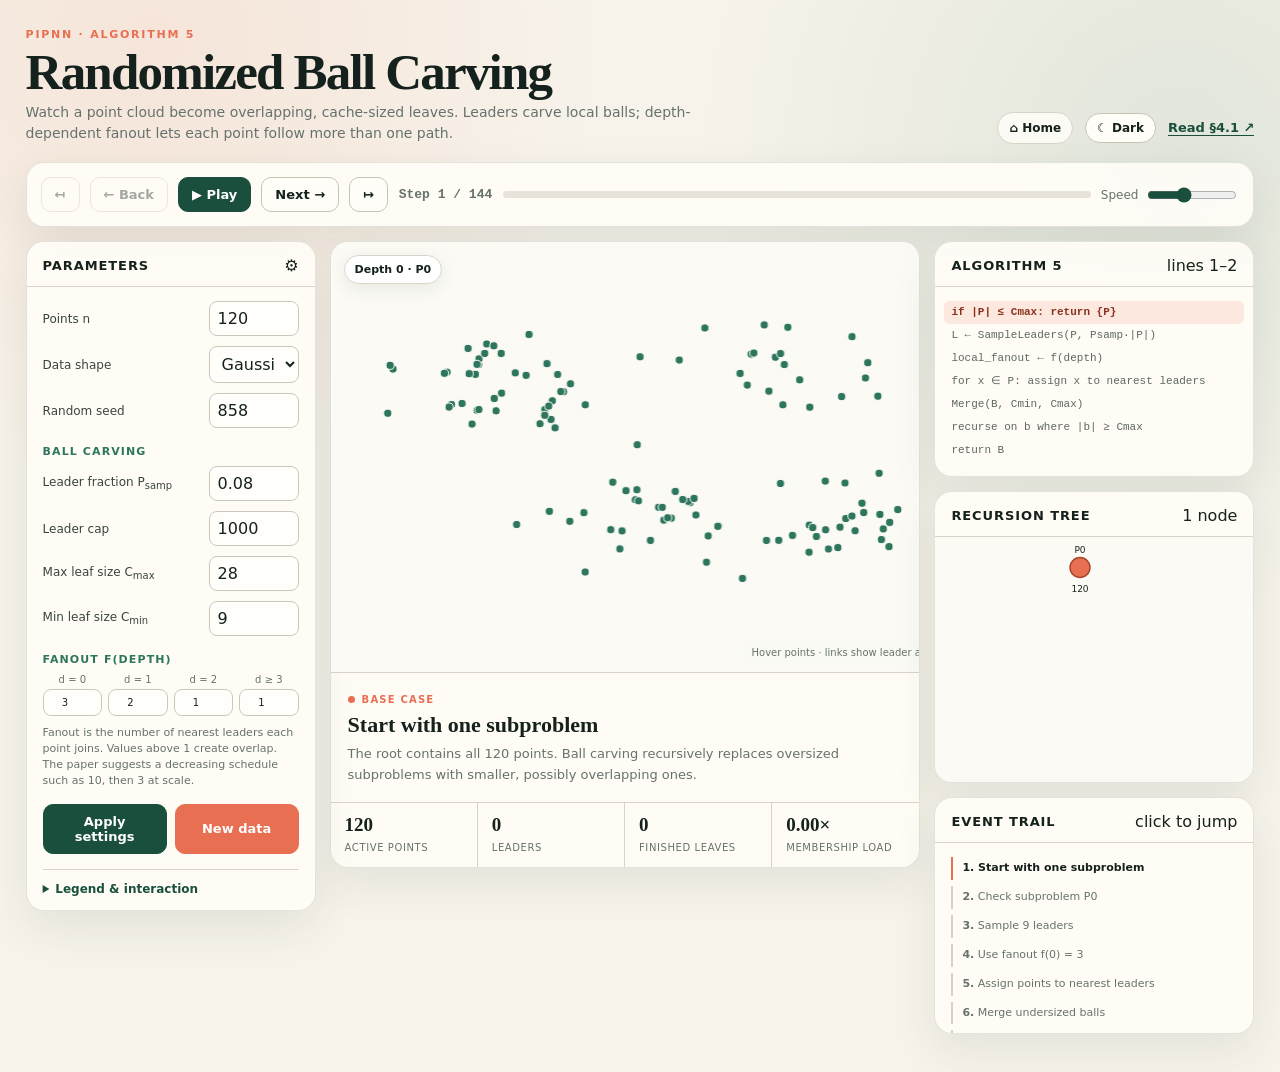
==== visualizers/ball_carving.html @ 8ec719b8 "hosting on github pages" ====
<!doctype html>
<html lang="en" data-theme="light">
<head>
  <meta charset="utf-8" />
  <meta name="viewport" content="width=device-width, initial-scale=1" />
  <meta name="description" content="Explore how randomized ball carving partitions a point cloud into overlapping, cache-sized leaves.">
  <title>Randomized Ball Carving — Interactive Walkthrough</title>
  <link rel="icon" href="../assets/icons/favicon.svg" type="image/svg+xml">
  <link rel="stylesheet" href="../assets/css/shared.css">
  <link rel="stylesheet" href="../assets/css/ball-carving.css">
</head>
<body>
  <main class="shell">
    <header>
      <div>
        <div class="eyebrow">PiPNN · algorithm 5</div>
        <h1>Randomized Ball Carving</h1>
        <div class="subtitle">Watch a point cloud become overlapping, cache-sized leaves. Leaders carve local balls; depth-dependent fanout lets each point follow more than one path.</div>
      </div>
      <div class="header-actions"><a class="home-link" href="../index.html" aria-label="Back to the visualizer home page">⌂ Home</a><button class="theme-toggle" id="themeToggle" type="button">☾ Dark</button><a class="paper-link" href="https://arxiv.org/html/2602.21247v3#S4.SS1" target="_blank" rel="noreferrer">Read §4.1 ↗</a></div>
    </header>

    <section class="toolbar" aria-label="Playback controls">
      <button class="btn" id="firstBtn" title="First step">↤</button>
      <button class="btn" id="prevBtn">← Back</button>
      <button class="btn primary" id="playBtn">▶ Play</button>
      <button class="btn" id="nextBtn">Next →</button>
      <button class="btn" id="lastBtn" title="Last step">↦</button>
      <span class="step-count" id="stepCount">Step 1 / 1</span>
      <div class="progress"><div id="progressFill"></div></div>
      <label class="speed">Speed <input id="speed" type="range" min="250" max="1800" step="50" value="850" /></label>
    </section>

    <div class="layout">
      <aside class="card params">
        <div class="card-head"><h2>Parameters</h2><span title="Settings rebuild the walkthrough">⚙</span></div>
        <div class="card-body">
          <div class="param-grid">
            <label for="nodeCount">Points n</label><input id="nodeCount" type="number" min="20" max="500" value="120" />
            <label for="distribution">Data shape</label><select id="distribution"><option value="mixture">Gaussian mixture</option><option value="uniform">Uniform</option><option value="rings">Rings</option><option value="moons">Two moons</option></select>
            <label for="seed">Random seed</label><input id="seed" type="number" min="1" max="999999" value="858" />
          </div>

          <div class="group-title">Ball carving</div>
          <div class="param-grid">
            <label for="leaderFraction">Leader fraction P<sub>samp</sub></label><input id="leaderFraction" type="number" min="0.01" max="0.8" step="0.01" value="0.08" />
            <label for="leaderCap">Leader cap</label><input id="leaderCap" type="number" min="2" max="1000" value="1000" />
            <label for="cmax">Max leaf size C<sub>max</sub></label><input id="cmax" type="number" min="3" max="200" value="28" />
            <label for="cmin">Min leaf size C<sub>min</sub></label><input id="cmin" type="number" min="1" max="100" value="9" />
          </div>

          <div class="group-title">Fanout f(depth)</div>
          <div class="fanout-grid">
            <label>d = 0<input id="f0" type="number" min="1" max="20" value="3" /></label>
            <label>d = 1<input id="f1" type="number" min="1" max="20" value="2" /></label>
            <label>d = 2<input id="f2" type="number" min="1" max="20" value="1" /></label>
            <label>d ≥ 3<input id="f3" type="number" min="1" max="20" value="1" /></label>
          </div>
          <p class="hint">Fanout is the number of nearest leaders each point joins. Values above 1 create overlap. The paper suggests a decreasing schedule such as 10, then 3 at scale.</p>

          <div class="apply-row">
            <button class="btn primary" id="applyBtn">Apply settings</button>
            <button class="btn accent" id="regenBtn">New data</button>
          </div>
          <div class="warning" id="warning"></div>

          <details>
            <summary>Legend & interaction</summary>
            <div class="legend">
              <span class="swatch" style="background:#e86f51"></span><span>Selected leader</span>
              <span class="swatch" style="background:#2d765d"></span><span>Point in active subproblem</span>
              <span class="swatch" style="background:#c9c5b9"></span><span>Point outside active subproblem</span>
              <span class="swatch" style="background:#d39a32"></span><span>Finished leaf</span>
            </div>
            <p class="hint">Hover a point to inspect its ID and memberships. Click a tree node to jump to its latest step.</p>
          </details>
        </div>
      </aside>

      <section class="card stage">
        <div class="viz-wrap" id="vizWrap">
          <canvas id="canvas"></canvas>
          <div class="viz-badge" id="depthBadge">Depth 0 · root</div>
          <div class="viz-help">Hover points · links show leader assignments</div>
        </div>
        <div class="narrative">
          <div class="phase" id="phase">Initialize</div>
          <h2 id="stepTitle">Generate the point cloud</h2>
          <p id="stepText"></p>
        </div>
        <div class="metrics">
          <div class="metric"><b id="mActive">0</b><span>active points</span></div>
          <div class="metric"><b id="mLeaders">0</b><span>leaders</span></div>
          <div class="metric"><b id="mLeaves">0</b><span>finished leaves</span></div>
          <div class="metric"><b id="mReplica">1.00×</b><span>membership load</span></div>
        </div>
      </section>

      <aside class="side-stack">
        <section class="card">
          <div class="card-head"><h2>Algorithm 5</h2><span id="lineBadge">line 1</span></div>
          <div class="card-body">
            <ol class="pseudo" id="pseudo">
              <li data-line="base">if |P| ≤ Cmax: return {P}</li>
              <li data-line="leaders">L ← SampleLeaders(P, Psamp·|P|)</li>
              <li data-line="fanout">local_fanout ← f(depth)</li>
              <li data-line="assign">for x ∈ P: assign x to nearest leaders</li>
              <li data-line="merge">Merge(B, Cmin, Cmax)</li>
              <li data-line="recurse">recurse on b where |b| ≥ Cmax</li>
              <li data-line="return">return B</li>
            </ol>
          </div>
        </section>

        <section class="card">
          <div class="card-head"><h2>Recursion tree</h2><span id="treeStat">1 node</span></div>
          <div class="tree-wrap"><svg id="tree" aria-label="Recursion tree"></svg></div>
        </section>

        <section class="card">
          <div class="card-head"><h2>Event trail</h2><span>click to jump</span></div>
          <div class="card-body event-log" id="eventLog"></div>
        </section>
      </aside>
    </div>
  </main>
  <script src="../assets/js/ball-carving.js"></script>
</body>
</html>
---- assets/css/shared.css ----
.home-link {
  display: inline-flex;
  align-items: center;
  justify-content: center;
  min-height: 32px;
  padding: 6px 11px;
  color: var(--text, var(--ink, #15211d));
  background: var(--surface-2, rgba(255, 253, 248, 0.86));
  border: 1px solid var(--line, #c9c4b8) !important;
  border-radius: 999px;
  font-size: 12px;
  font-weight: 750;
  line-height: 1;
  text-decoration: none;
  white-space: nowrap;
}

.home-link:hover,
.home-link:focus-visible {
  border-color: var(--cyan, var(--accent, #2d765d)) !important;
  outline: none;
}

@media (max-width: 740px) {
  .header-links,
  .header-actions {
    flex-wrap: wrap;
  }
}
---- assets/css/ball-carving.css ----
:root {
      --ink: #15211d;
      --muted: #66726d;
      --paper: #f7f3ea;
      --panel: rgba(255, 253, 247, .92);
      --line: #d9d4c8;
      --green: #194f3c;
      --green-2: #2d765d;
      --coral: #e86f51;
      --gold: #d39a32;
      --blue: #547aa5;
      --shadow: 0 16px 44px rgba(35, 52, 45, .09);
    }

    * { box-sizing: border-box; }
    html, body { margin: 0; min-height: 100%; }
    body {
      color: var(--ink);
      background:
        radial-gradient(circle at 12% 4%, rgba(232,111,81,.11), transparent 28rem),
        radial-gradient(circle at 92% 14%, rgba(45,118,93,.11), transparent 30rem),
        var(--paper);
      font-family: Inter, ui-sans-serif, system-ui, -apple-system, BlinkMacSystemFont, "Segoe UI", sans-serif;
    }

    button, input, select { font: inherit; }
    button { cursor: pointer; }

    .shell { width: min(1500px, 96vw); margin: 0 auto; padding: 28px 0 38px; }
    header { display: flex; align-items: flex-end; justify-content: space-between; gap: 24px; margin-bottom: 18px; }
    .eyebrow { color: var(--coral); text-transform: uppercase; letter-spacing: .16em; font-size: 11px; font-weight: 800; }
    h1 { margin: 5px 0 4px; font: 700 clamp(28px, 4vw, 51px)/1.02 Georgia, serif; letter-spacing: -.035em; }
    .subtitle { color: var(--muted); max-width: 720px; font-size: 14px; line-height: 1.5; }
    .paper-link { color: var(--green); font-size: 13px; font-weight: 700; text-decoration: none; border-bottom: 1px solid currentColor; white-space: nowrap; }
    .header-actions { display: flex; align-items: center; gap: 12px; }
    .theme-toggle { border: 1px solid #c9c4b8; background: #fffdf8; color: var(--ink); border-radius: 999px; padding: 7px 11px; font-weight: 750; font-size: 12px; }

    .toolbar, .card {
      background: var(--panel);
      border: 1px solid rgba(37,61,51,.13);
      border-radius: 18px;
      box-shadow: var(--shadow);
    }
    .toolbar { padding: 14px; display: flex; flex-wrap: wrap; gap: 10px; align-items: center; margin-bottom: 14px; }
    .btn { border: 1px solid #c9c4b8; background: #fffdf8; color: var(--ink); border-radius: 10px; padding: 9px 13px; font-weight: 750; font-size: 13px; }
    .btn:hover { border-color: var(--green-2); }
    .btn.primary { background: var(--green); color: white; border-color: var(--green); }
    .btn.accent { background: var(--coral); color: white; border-color: var(--coral); }
    .btn:disabled { opacity: .38; cursor: default; }
    .step-count { min-width: 95px; text-align: center; font: 700 13px/1.2 ui-monospace, SFMono-Regular, Menlo, monospace; color: var(--muted); }
    .progress { flex: 1 1 180px; height: 7px; border-radius: 99px; background: #e8e3d8; overflow: hidden; }
    .progress > div { height: 100%; width: 0; background: linear-gradient(90deg, var(--coral), var(--gold)); transition: width .2s ease; }
    .speed { display: flex; align-items: center; gap: 7px; color: var(--muted); font-size: 12px; }
    .speed input { width: 90px; accent-color: var(--green); }

    .layout { display: grid; grid-template-columns: 290px minmax(0, 1fr) 320px; gap: 14px; align-items: start; }
    .card { overflow: hidden; }
    .card-head { padding: 14px 16px 11px; border-bottom: 1px solid var(--line); display: flex; align-items: center; justify-content: space-between; gap: 10px; }
    .card-head h2 { margin: 0; font-size: 13px; letter-spacing: .07em; text-transform: uppercase; }
    .card-body { padding: 14px 16px; }

    .params { position: sticky; top: 10px; }
    .param-grid { display: grid; grid-template-columns: 1fr 90px; gap: 10px 8px; align-items: center; }
    .param-grid label { font-size: 12px; color: #39443f; }
    input[type="number"], select {
      width: 100%; border: 1px solid #ccc7bb; background: #fffefa; border-radius: 8px; padding: 7px 8px; color: var(--ink);
    }
    .group-title { margin: 17px 0 8px; font-size: 11px; text-transform: uppercase; letter-spacing: .1em; color: var(--green-2); font-weight: 850; }
    .fanout-grid { display: grid; grid-template-columns: repeat(4, 1fr); gap: 6px; }
    .fanout-grid label { text-align: center; font-size: 10px; color: var(--muted); }
    .fanout-grid input { text-align: center; margin-top: 4px; }
    .hint { font-size: 11px; color: var(--muted); line-height: 1.45; margin: 9px 0 0; }
    .apply-row { display: grid; grid-template-columns: 1fr 1fr; gap: 8px; margin-top: 15px; }
    details { border-top: 1px solid var(--line); margin-top: 15px; padding-top: 12px; }
    summary { cursor: pointer; font-size: 12px; font-weight: 800; color: var(--green); }
    .legend { display: grid; grid-template-columns: 13px 1fr; gap: 7px 8px; align-items: center; margin-top: 10px; font-size: 11px; color: var(--muted); }
    .swatch { width: 11px; height: 11px; border-radius: 50%; }

    .stage { min-width: 0; }
    .viz-wrap { position: relative; aspect-ratio: 1.55; min-height: 430px; background: #fbfaf5; }
    canvas { display: block; width: 100%; height: 100%; }
    .viz-badge { position: absolute; top: 13px; left: 13px; padding: 7px 10px; border-radius: 999px; background: rgba(255,255,255,.9); border: 1px solid var(--line); font-size: 11px; font-weight: 800; box-shadow: 0 5px 18px rgba(20,35,29,.08); }
    .viz-help { position: absolute; bottom: 10px; right: 12px; color: var(--muted); font-size: 10px; background: rgba(251,250,245,.83); padding: 4px 7px; border-radius: 6px; }
    .narrative { padding: 15px 17px 17px; border-top: 1px solid var(--line); }
    .phase { display: inline-flex; align-items: center; gap: 7px; text-transform: uppercase; letter-spacing: .12em; font-size: 10px; font-weight: 900; color: var(--coral); }
    .phase::before { content: ""; width: 7px; height: 7px; background: currentColor; border-radius: 50%; }
    .narrative h2 { margin: 5px 0 6px; font: 700 22px/1.2 Georgia, serif; }
    .narrative p { margin: 0; color: var(--muted); font-size: 13px; line-height: 1.55; }

    .metrics { display: grid; grid-template-columns: repeat(4, 1fr); border-top: 1px solid var(--line); }
    .metric { padding: 12px 14px; border-right: 1px solid var(--line); }
    .metric:last-child { border: 0; }
    .metric b { display: block; font: 700 19px/1.1 Georgia, serif; }
    .metric span { color: var(--muted); font-size: 10px; text-transform: uppercase; letter-spacing: .06em; }

    .side-stack { display: grid; gap: 14px; position: sticky; top: 10px; }
    .pseudo { margin: 0; padding: 0; list-style: none; font: 11px/1.55 ui-monospace, SFMono-Regular, Menlo, monospace; color: #5e6763; }
    .pseudo li { margin: 0 -7px; padding: 3px 7px; border-radius: 6px; }
    .pseudo li.on { background: #fde8df; color: #8a321f; font-weight: 800; }
    .tree-wrap { height: 245px; overflow: auto; background: #fbfaf5; }
    #tree { width: 100%; min-height: 240px; display: block; }
    .tree-edge { stroke: #c8c3b7; stroke-width: 1.3; }
    .tree-node { cursor: pointer; }
    .tree-node circle { fill: #fffefa; stroke: var(--green-2); stroke-width: 1.5; }
    .tree-node.current circle { fill: var(--coral); stroke: #a9462e; }
    .tree-node.leaf circle { fill: var(--green-2); }
    .tree-node text { font-size: 9px; fill: var(--ink); text-anchor: middle; }
    .event-log { max-height: 190px; overflow: auto; display: grid; gap: 6px; }
    .event { border-left: 2px solid #d8d2c6; padding: 4px 0 4px 9px; color: var(--muted); font-size: 11px; line-height: 1.35; cursor: pointer; }
    .event.active { border-color: var(--coral); color: var(--ink); font-weight: 700; }
    .warning { display: none; margin-top: 12px; padding: 9px; border-radius: 8px; background: #fff0c9; color: #6d5016; font-size: 11px; line-height: 1.35; }

    html[data-theme="dark"] {
      --ink: #eef3f5; --muted: #93a2ac; --paper: #0b1116; --panel: rgba(17,26,34,.94);
      --line: #2c3a44; --green: #57d4d0; --green-2: #57d4d0; --coral: #f0787f;
      --gold: #f5b85a; --blue: #629de0; --shadow: 0 18px 50px rgba(0,0,0,.28);
    }
    html[data-theme="dark"] body { background: radial-gradient(circle at 16% -8%, rgba(87,212,208,.12), transparent 33rem), radial-gradient(circle at 93% 7%, rgba(175,145,244,.10), transparent 28rem), var(--paper); }
    html[data-theme="dark"] .card, html[data-theme="dark"] .toolbar { border-color: var(--line); }
    html[data-theme="dark"] .btn, html[data-theme="dark"] .theme-toggle { background: #16212b; border-color: #394955; color: var(--ink); }
    html[data-theme="dark"] .btn.primary { background: #57d4d0; border-color: #57d4d0; color: #071012; }
    html[data-theme="dark"] .btn.accent { background: #f0787f; border-color: #f0787f; color: #071012; }
    html[data-theme="dark"] .progress { background: #26343e; }
    html[data-theme="dark"] .param-grid label { color: #c2cdd3; }
    html[data-theme="dark"] input[type="number"], html[data-theme="dark"] select { background: #0d151b; border-color: #394955; color: var(--ink); }
    html[data-theme="dark"] .viz-wrap, html[data-theme="dark"] .tree-wrap { background: #0d151b; }
    html[data-theme="dark"] .viz-badge { background: rgba(10,16,21,.84); }
    html[data-theme="dark"] .viz-help { background: rgba(13,21,27,.84); }
    html[data-theme="dark"] .pseudo { color: #aebbc2; }
    html[data-theme="dark"] .pseudo li.on { background: rgba(240,120,127,.15); color: #ff9c9f; }
    html[data-theme="dark"] .tree-edge { stroke: #43525c; }
    html[data-theme="dark"] .tree-node circle { fill: #111a22; }
    html[data-theme="dark"] .tree-node text { fill: var(--ink); }
    html[data-theme="dark"] .event { border-color: #32414b; }

    @media (max-width: 1100px) {
      .layout { grid-template-columns: 260px 1fr; }
      .side-stack { position: static; grid-column: 1 / -1; grid-template-columns: 1fr 1fr; }
    }
    @media (max-width: 760px) {
      .shell { width: min(96vw, 620px); padding-top: 18px; }
      header { align-items: flex-start; flex-direction: column; }
      .layout { grid-template-columns: 1fr; }
      .params, .side-stack { position: static; }
      .side-stack { grid-template-columns: 1fr; }
      .viz-wrap { min-height: 390px; aspect-ratio: auto; }
      .metrics { grid-template-columns: repeat(2, 1fr); }
      .metric:nth-child(2) { border-right: 0; }
      .metric:nth-child(-n+2) { border-bottom: 1px solid var(--line); }
    }
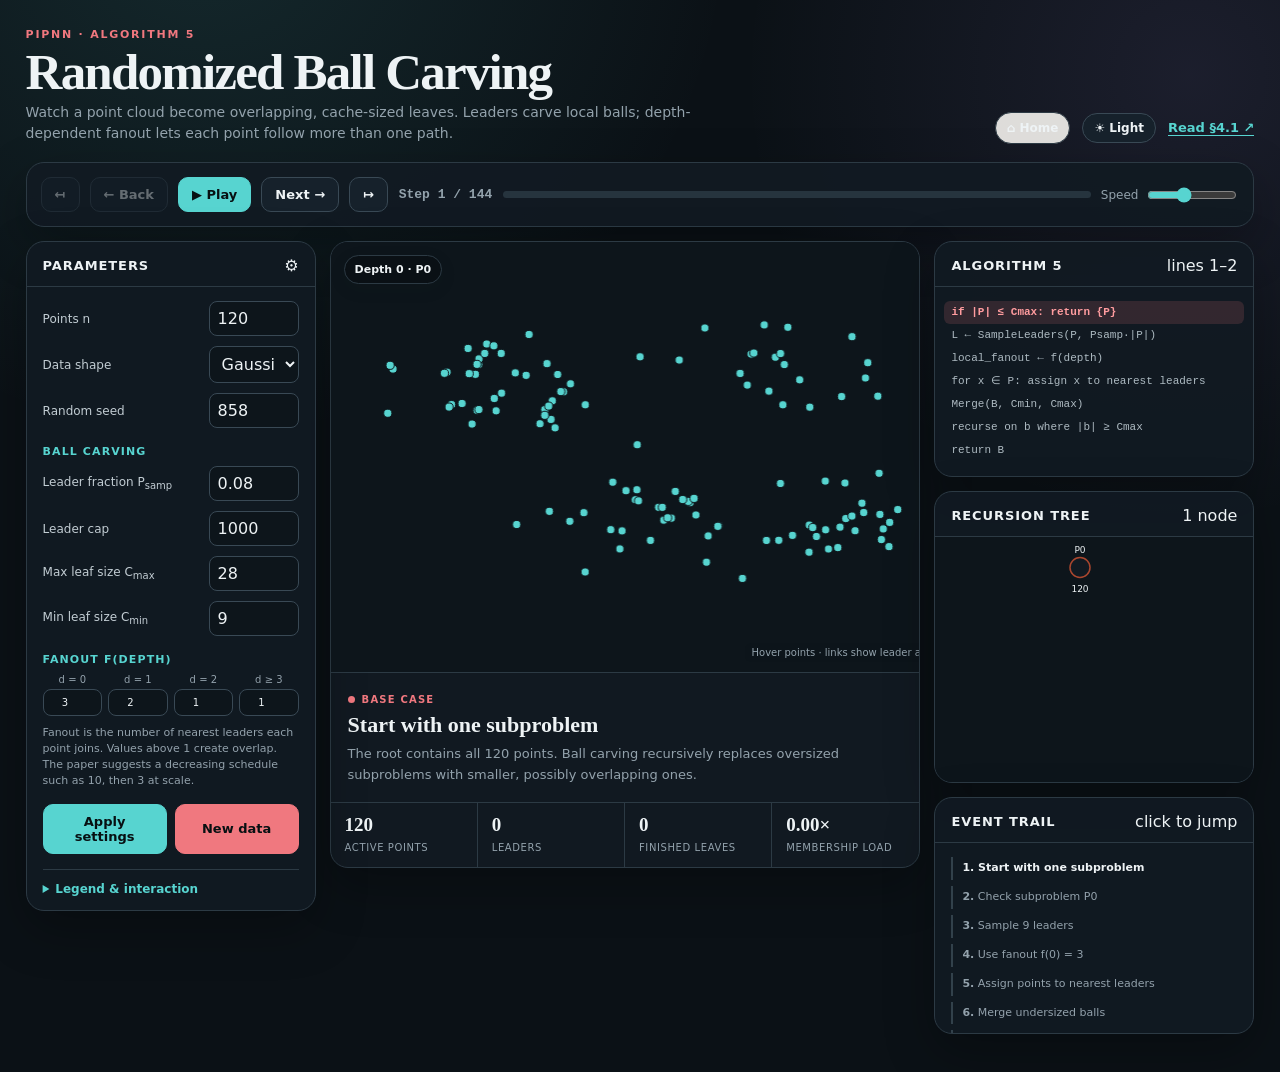
==== commit 2193a839: "Use dark theme by default" ====
--- a/visualizers/ball_carving.html
+++ b/visualizers/ball_carving.html
@@ -1,5 +1,5 @@
 <!doctype html>
-<html lang="en" data-theme="light">
+<html lang="en" data-theme="dark">
 <head>
   <meta charset="utf-8" />
   <meta name="viewport" content="width=device-width, initial-scale=1" />
@@ -17,7 +17,7 @@
         <h1>Randomized Ball Carving</h1>
         <div class="subtitle">Watch a point cloud become overlapping, cache-sized leaves. Leaders carve local balls; depth-dependent fanout lets each point follow more than one path.</div>
       </div>
-      <div class="header-actions"><a class="home-link" href="../index.html" aria-label="Back to the visualizer home page">⌂ Home</a><button class="theme-toggle" id="themeToggle" type="button">☾ Dark</button><a class="paper-link" href="https://arxiv.org/html/2602.21247v3#S4.SS1" target="_blank" rel="noreferrer">Read §4.1 ↗</a></div>
+      <div class="header-actions"><a class="home-link" href="../index.html" aria-label="Back to the visualizer home page">⌂ Home</a><button class="theme-toggle" id="themeToggle" type="button">☀ Light</button><a class="paper-link" href="https://arxiv.org/html/2602.21247v3#S4.SS1" target="_blank" rel="noreferrer">Read §4.1 ↗</a></div>
     </header>
 
     <section class="toolbar" aria-label="Playback controls">
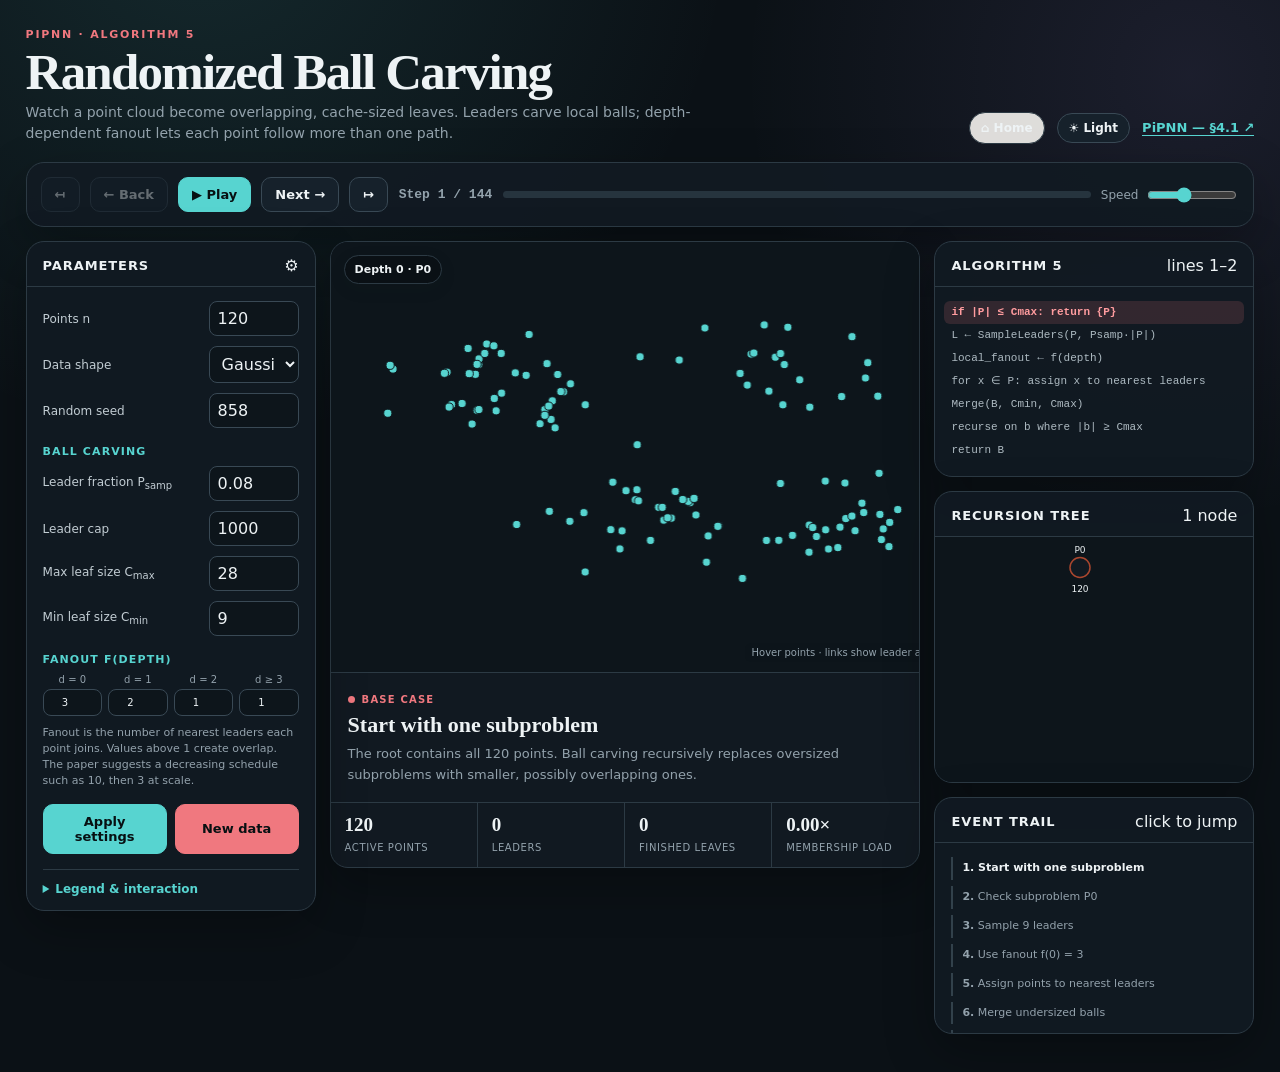
==== commit 3ca37645: "Better Links" ====
--- a/visualizers/ball_carving.html
+++ b/visualizers/ball_carving.html
@@ -17,7 +17,7 @@
         <h1>Randomized Ball Carving</h1>
         <div class="subtitle">Watch a point cloud become overlapping, cache-sized leaves. Leaders carve local balls; depth-dependent fanout lets each point follow more than one path.</div>
       </div>
-      <div class="header-actions"><a class="home-link" href="../index.html" aria-label="Back to the visualizer home page">⌂ Home</a><button class="theme-toggle" id="themeToggle" type="button">☀ Light</button><a class="paper-link" href="https://arxiv.org/html/2602.21247v3#S4.SS1" target="_blank" rel="noreferrer">Read §4.1 ↗</a></div>
+      <div class="header-actions"><a class="home-link" href="../index.html" aria-label="Back to the visualizer home page">⌂ Home</a><button class="theme-toggle" id="themeToggle" type="button">☀ Light</button><a class="paper-link" href="https://arxiv.org/html/2602.21247v3#S4.SS1" target="_blank" rel="noreferrer">PiPNN — §4.1 ↗</a></div>
     </header>
 
     <section class="toolbar" aria-label="Playback controls">
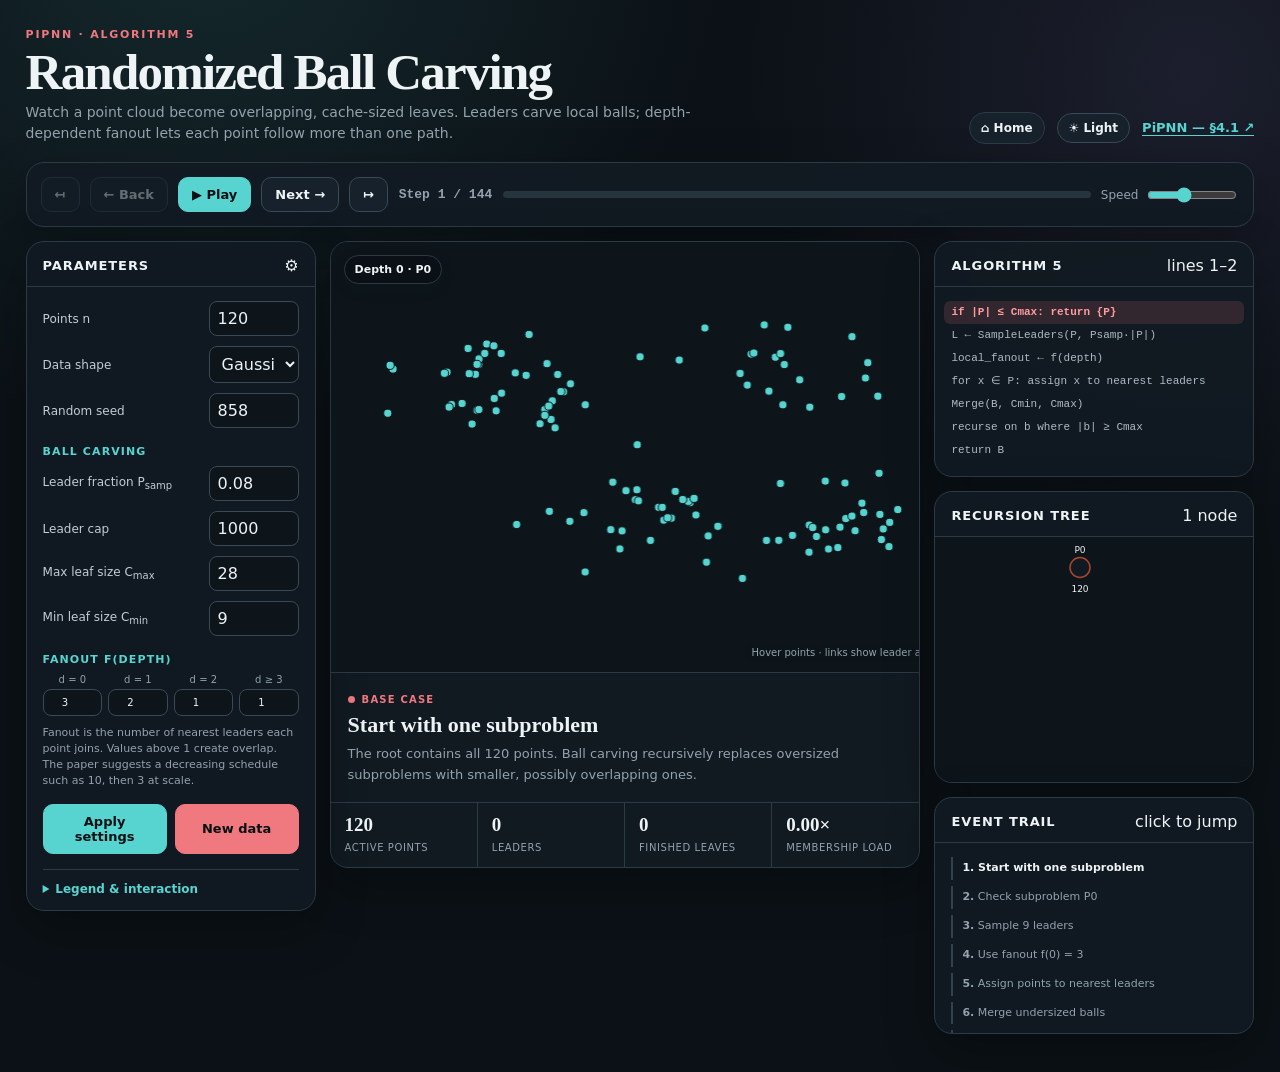
==== commit 387fb49a: "update tab names" ====
--- a/visualizers/ball_carving.html
+++ b/visualizers/ball_carving.html
@@ -4,7 +4,7 @@
   <meta charset="utf-8" />
   <meta name="viewport" content="width=device-width, initial-scale=1" />
   <meta name="description" content="Explore how randomized ball carving partitions a point cloud into overlapping, cache-sized leaves.">
-  <title>Randomized Ball Carving — Interactive Walkthrough</title>
+  <title>Randomized Ball Carving Visualization</title>
   <link rel="icon" href="../assets/icons/favicon.svg" type="image/svg+xml">
   <link rel="stylesheet" href="../assets/css/shared.css">
   <link rel="stylesheet" href="../assets/css/ball-carving.css">
--- a/assets/css/ball-carving.css
+++ b/assets/css/ball-carving.css
@@ -3,7 +3,10 @@
       --muted: #66726d;
       --paper: #f7f3ea;
       --panel: rgba(255, 253, 247, .92);
+      --surface-2: #f7f3ea;
       --line: #d9d4c8;
+      --text: var(--ink);
+      --cyan: var(--green-2);
       --green: #194f3c;
       --green-2: #2d765d;
       --coral: #e86f51;
@@ -112,6 +115,7 @@
 
     html[data-theme="dark"] {
       --ink: #eef3f5; --muted: #93a2ac; --paper: #0b1116; --panel: rgba(17,26,34,.94);
+      --surface-2: #16212b;
       --line: #2c3a44; --green: #57d4d0; --green-2: #57d4d0; --coral: #f0787f;
       --gold: #f5b85a; --blue: #629de0; --shadow: 0 18px 50px rgba(0,0,0,.28);
     }
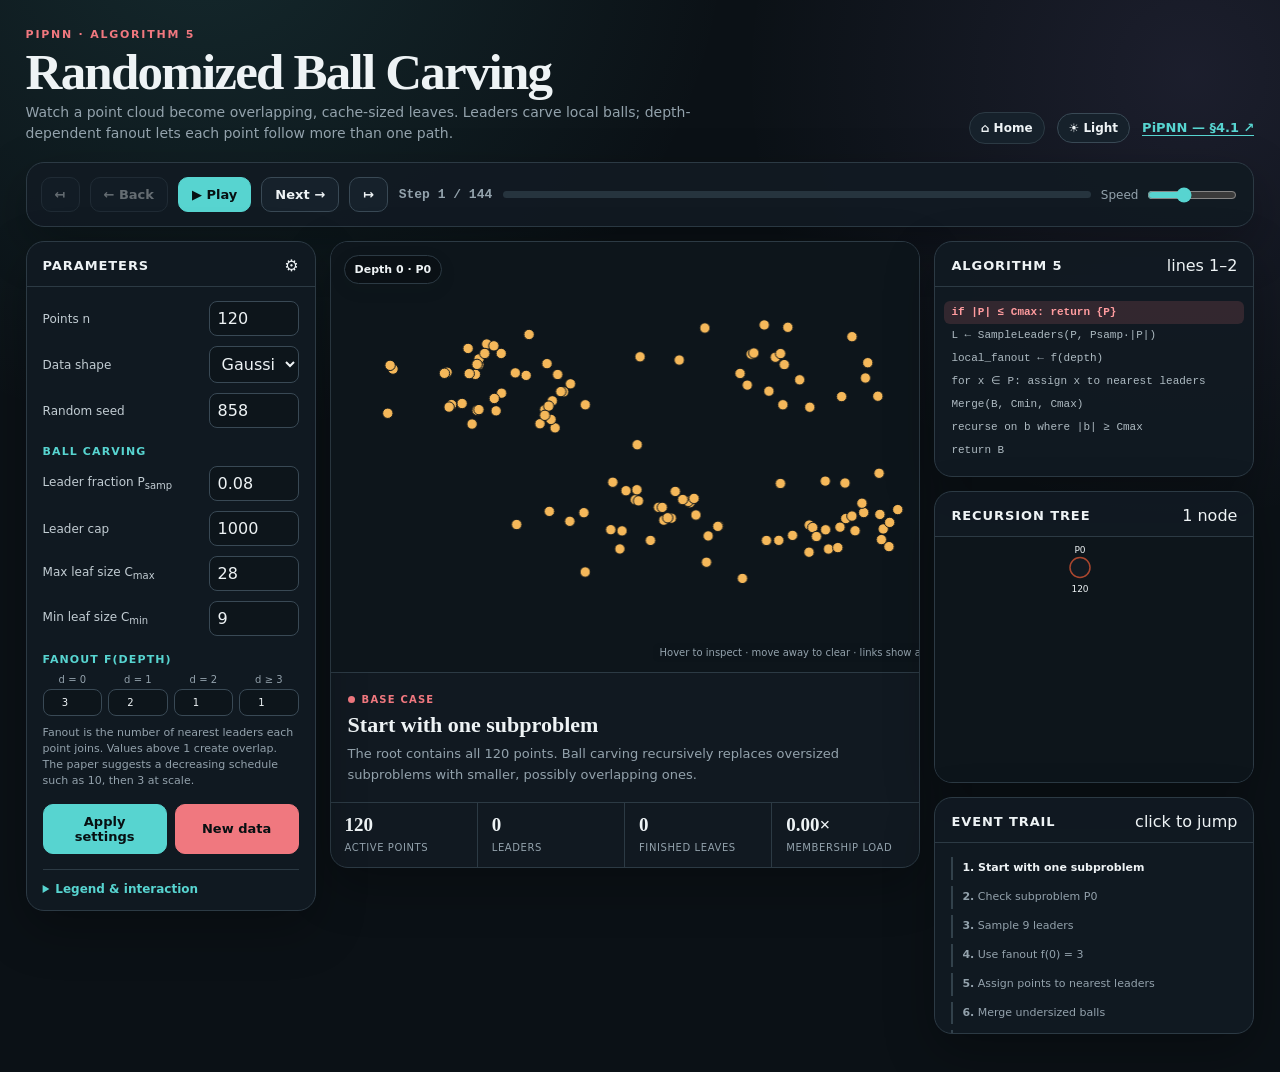
==== commit 5b108b58: "better visuals, no mandetory select" ====
--- a/visualizers/ball_carving.html
+++ b/visualizers/ball_carving.html
@@ -68,7 +68,7 @@
             <summary>Legend & interaction</summary>
             <div class="legend">
               <span class="swatch" style="background:#e86f51"></span><span>Selected leader</span>
-              <span class="swatch" style="background:#2d765d"></span><span>Point in active subproblem</span>
+              <span class="swatch" style="background:conic-gradient(#2d765d 0 33%,#547aa5 33% 66%,#d39a32 66%)"></span><span>Exact current memberships</span>
               <span class="swatch" style="background:#c9c5b9"></span><span>Point outside active subproblem</span>
               <span class="swatch" style="background:#d39a32"></span><span>Finished leaf</span>
             </div>
@@ -81,7 +81,7 @@
         <div class="viz-wrap" id="vizWrap">
           <canvas id="canvas"></canvas>
           <div class="viz-badge" id="depthBadge">Depth 0 · root</div>
-          <div class="viz-help">Hover points · links show leader assignments</div>
+          <div class="viz-help">Hover to inspect · move away to clear · links show assignments</div>
         </div>
         <div class="narrative">
           <div class="phase" id="phase">Initialize</div>
